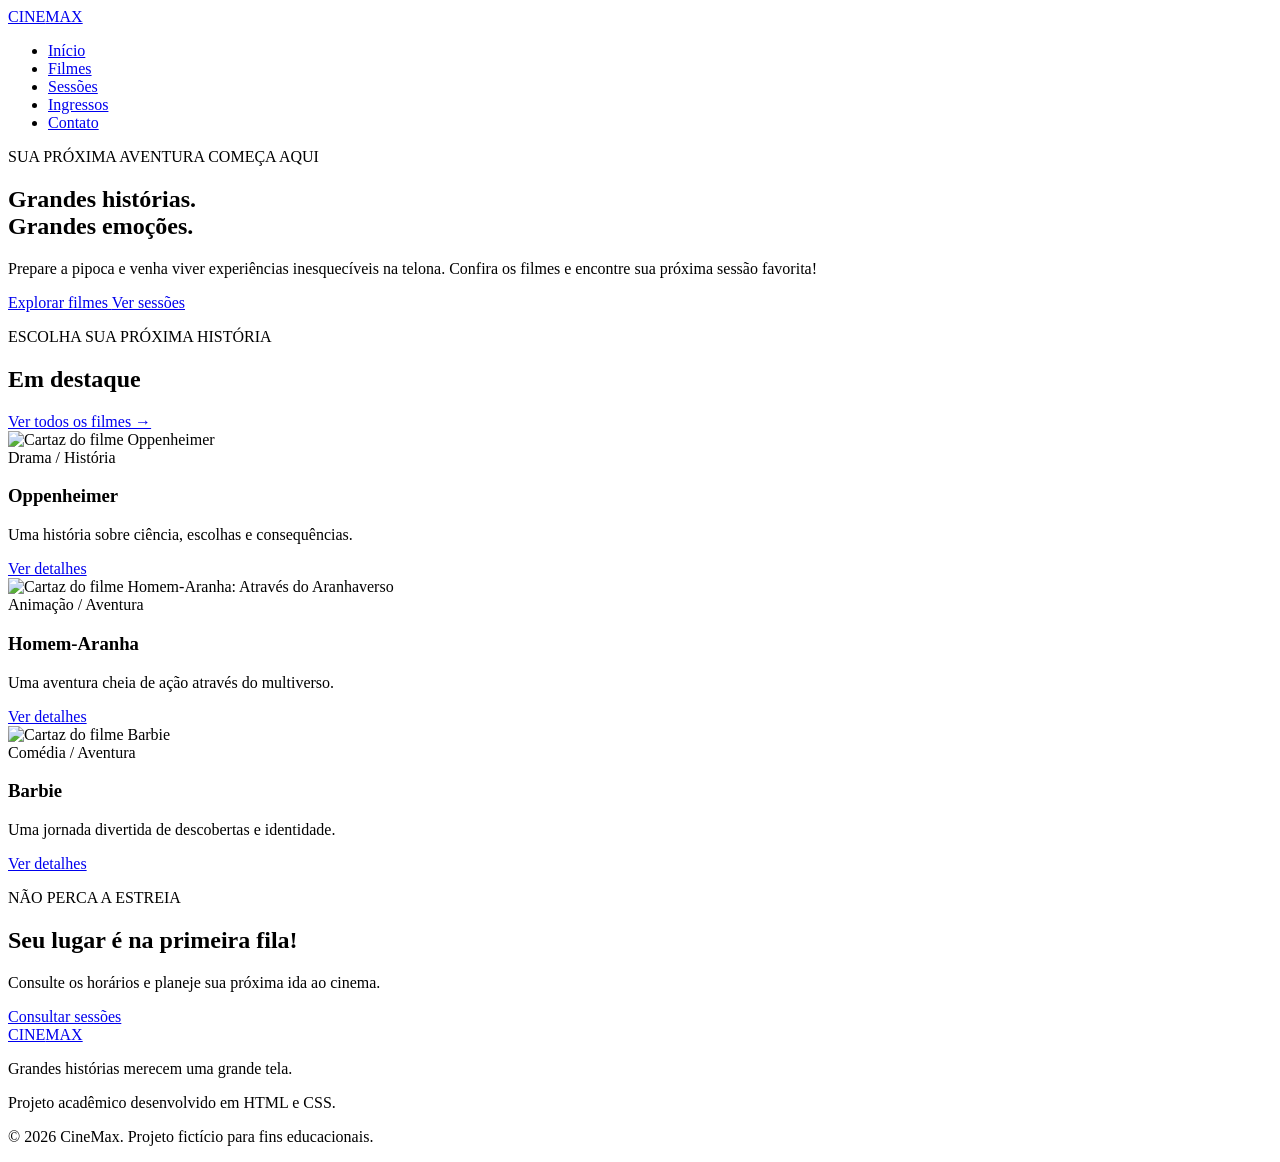
==== index.html @ ed86dcbc "Criar página inicial do CineMax com navegação e filmes em destaque" ====
<!DOCTYPE html>
<html lang="pt-BR">
<head>
    <meta charset="UTF-8">
    <meta name="viewport" content="width=device-width, initial-scale=1.0">

    <meta name="description" content="Conheça os filmes em cartaz, confira as sessões e prepare-se para sua próxima experiência no cinema.">

    <title>CineMax | Seu cinema favorito</title>

    <link rel="stylesheet" href="style.css">
</head>

<body>

    <!-- CABEÇALHO -->
    <header class="cabecalho">
        <a href="index.html" class="logo" aria-label="CineMax - Página inicial">
            CINE<span>MAX</span>
        </a>

        <nav aria-label="Menu principal">
            <ul class="menu">
                <li><a href="index.html" aria-current="page">Início</a></li>
                <li><a href="filmes.html">Filmes</a></li>
                <li><a href="sessoes.html">Sessões</a></li>
                <li><a href="ingressos.html">Ingressos</a></li>
                <li><a href="contato.html">Contato</a></li>
            </ul>
        </nav>
    </header>

    <main>

        <!-- DESTAQUE PRINCIPAL -->
        <section class="destaque">
            <div class="destaque-conteudo">
                <p class="subtitulo">SUA PRÓXIMA AVENTURA COMEÇA AQUI</p>

                <h1>Grandes histórias.<br>
                    <span>Grandes emoções.</span>
                </h1>

                <p>
                    Prepare a pipoca e venha viver experiências
                    inesquecíveis na telona. Confira os filmes
                    e encontre sua próxima sessão favorita!
                </p>

                <div class="botoes">
                    <a href="filmes.html" class="botao botao-principal">
                        Explorar filmes
                    </a>

                    <a href="sessoes.html" class="botao botao-secundario">
                        Ver sessões
                    </a>
                </div>
            </div>
        </section>

        <!-- FILMES EM DESTAQUE -->
        <section class="secao-filmes" aria-labelledby="titulo-filmes">
            <div class="titulo-secao">
                <div>
                    <p class="subtitulo">ESCOLHA SUA PRÓXIMA HISTÓRIA</p>
                    <h2 id="titulo-filmes">Em destaque</h2>
                </div>

                <a href="filmes.html" class="link-ver-mais">
                    Ver todos os filmes →
                </a>
            </div>

            <div class="lista-filmes">

                <article class="card-filme">
                    <img
                        src="https://image.tmdb.org/t/p/w500/8Gxv8gSFCU0XGDykEGv7zR1n2ua.jpg"
                        alt="Cartaz do filme Oppenheimer"
                        loading="lazy"
                    >

                    <div class="informacoes-filme">
                        <span class="genero">Drama / História</span>
                        <h3>Oppenheimer</h3>
                        <p>Uma história sobre ciência, escolhas e consequências.</p>
                        <a href="detalhes.html" class="botao-card">
                            Ver detalhes
                        </a>
                    </div>
                </article>

                <article class="card-filme">
                    <img
                        src="https://image.tmdb.org/t/p/w500/8Vt6mWEReuy4Of61Lnj5Xj704m8.jpg"
                        alt="Cartaz do filme Homem-Aranha: Através do Aranhaverso"
                        loading="lazy"
                    >

                    <div class="informacoes-filme">
                        <span class="genero">Animação / Aventura</span>
                        <h3>Homem-Aranha</h3>
                        <p>Uma aventura cheia de ação através do multiverso.</p>
                        <a href="detalhes.html" class="botao-card">
                            Ver detalhes
                        </a>
                    </div>
                </article>

                <article class="card-filme">
                    <img
                        src="https://image.tmdb.org/t/p/w500/iuFNMS8U5cb6xfzi51Dbkovj7vM.jpg"
                        alt="Cartaz do filme Barbie"
                        loading="lazy"
                    >

                    <div class="informacoes-filme">
                        <span class="genero">Comédia / Aventura</span>
                        <h3>Barbie</h3>
                        <p>Uma jornada divertida de descobertas e identidade.</p>
                        <a href="detalhes.html" class="botao-card">
                            Ver detalhes
                        </a>
                    </div>
                </article>

            </div>
        </section>

        <!-- CHAMADA PARA SESSÕES -->
        <section class="chamada-sessoes">
            <div>
                <p class="subtitulo">NÃO PERCA A ESTREIA</p>
                <h2>Seu lugar é na primeira fila!</h2>
                <p>Consulte os horários e planeje sua próxima ida ao cinema.</p>
            </div>

            <a href="sessoes.html" class="botao botao-principal">
                Consultar sessões
            </a>
        </section>

    </main>

    <!-- RODAPÉ -->
    <footer class="rodape">
        <a href="index.html" class="logo">
            CINE<span>MAX</span>
        </a>

        <p>Grandes histórias merecem uma grande tela.</p>

        <p class="creditos">
            Projeto acadêmico desenvolvido em HTML e CSS.
        </p>

        <p class="copyright">
            &copy; 2026 CineMax. Projeto fictício para fins educacionais.
        </p>
    </footer>

</body>
</html>
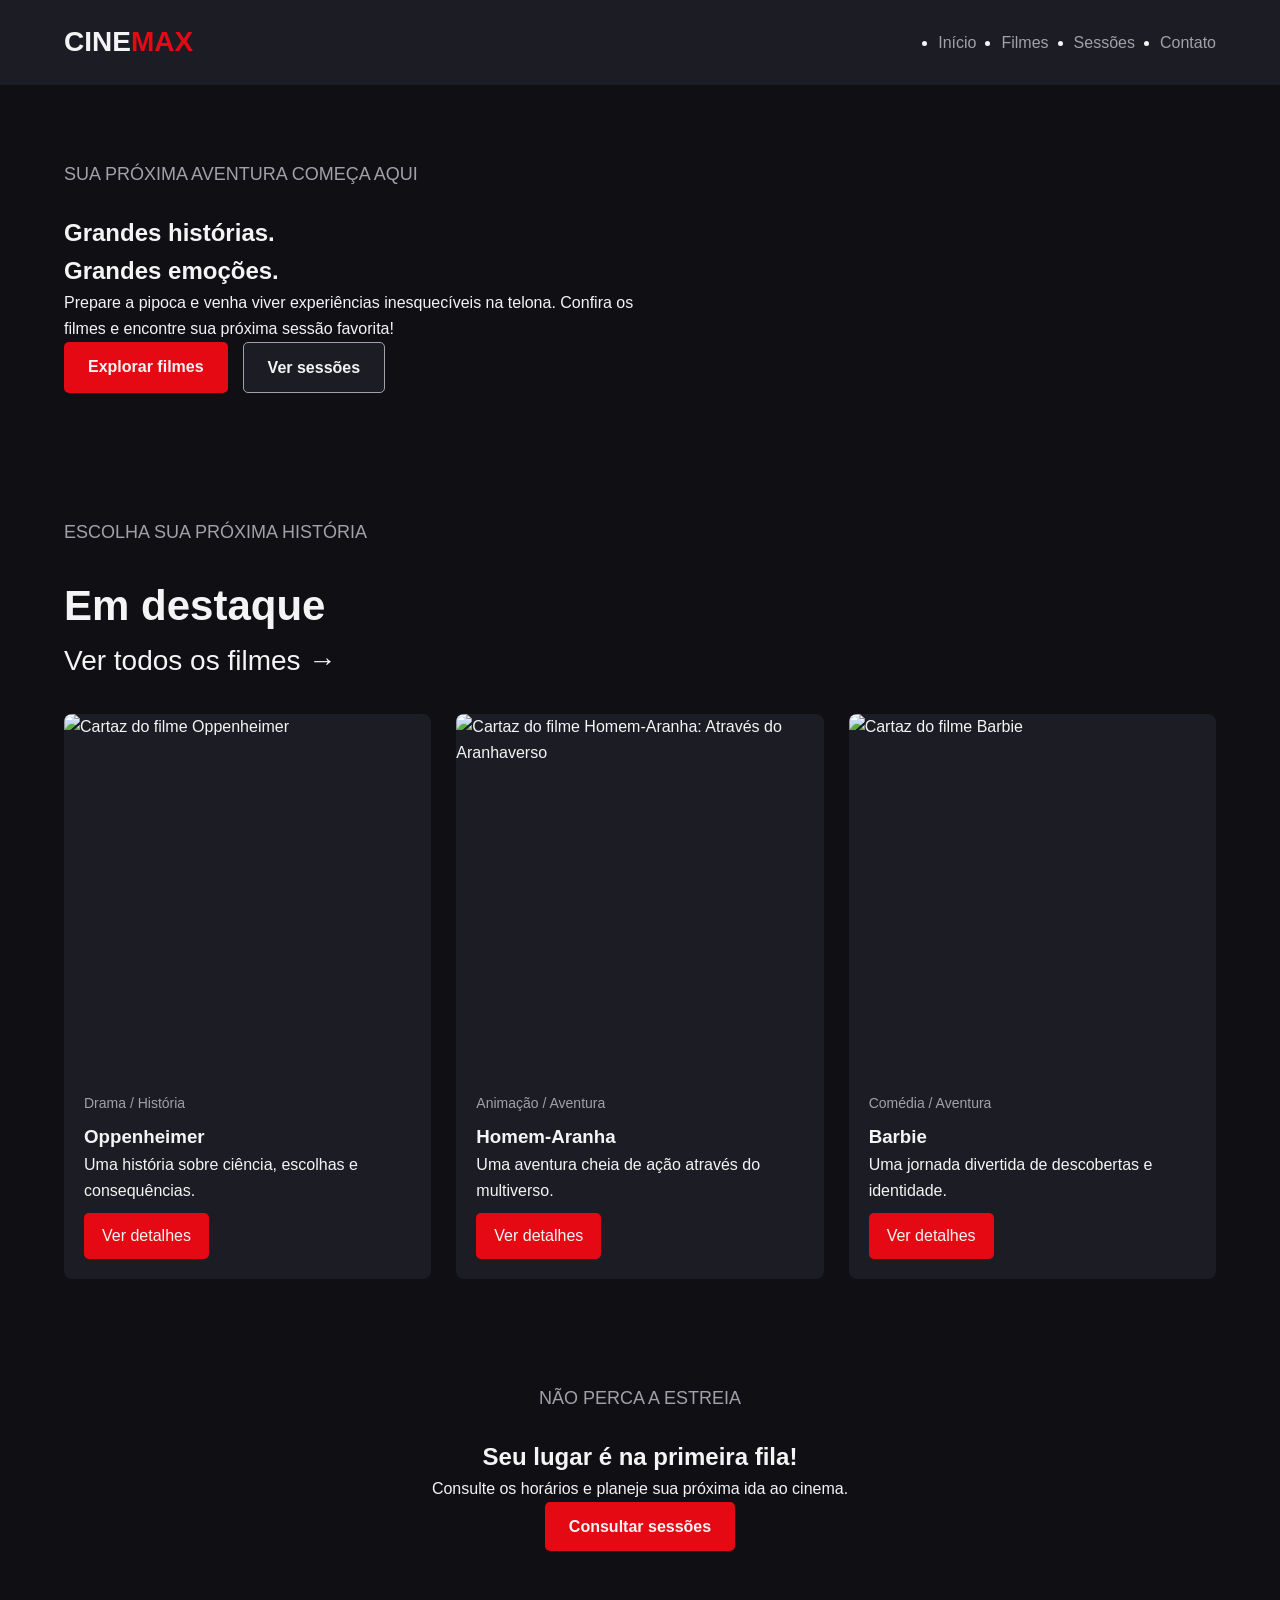
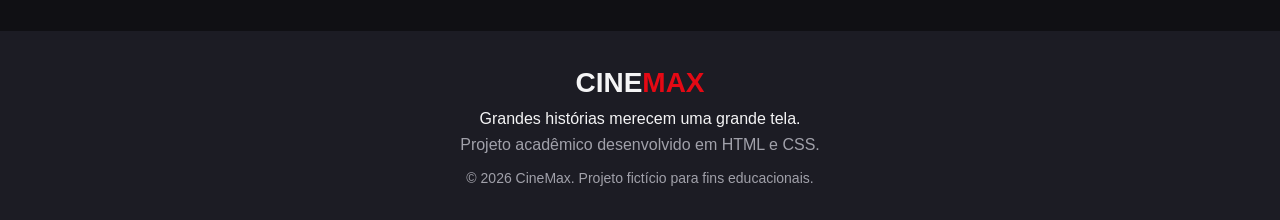
==== commit c8486e97: "Padroniza menus e ajusta navegação das páginas" ====
--- a/index.html
+++ b/index.html
@@ -24,7 +24,6 @@
                 <li><a href="index.html" aria-current="page">Início</a></li>
                 <li><a href="filmes.html">Filmes</a></li>
                 <li><a href="sessoes.html">Sessões</a></li>
-                <li><a href="ingressos.html">Ingressos</a></li>
                 <li><a href="contato.html">Contato</a></li>
             </ul>
         </nav>
--- a/style.css
+++ b/style.css
@@ -0,0 +1,618 @@
+/*Estilos gerais*/
+:root 
+{
+    --fundo: #101014;
+    --card: #1C1C24;
+    --vermelho: #E50914;
+    --texto: #F4F4F5;
+    --texto-secundario: #A1A1AA;
+}
+
+* 
+{
+    margin: 0;
+    padding: 0;
+    box-sizing: border-box;
+}
+
+body 
+{
+    background-color: var(--fundo);
+    color: var(--texto);
+    font-family: Arial, Helvetica, sans-serif;
+    line-height: 1.6;
+}
+
+img 
+{
+    max-width: 100%;
+    display: block;
+}
+
+a 
+{
+    text-decoration: none;
+    color: inherit;
+}
+
+button, input, textarea, select 
+{
+    font: inherit;
+}
+
+a:focus-visible,
+button:focus-visible,
+input:focus-visible,
+textarea:focus-visible,
+select:focus-visible 
+{
+    outline: 2px solid var(--vermelho);
+    outline-offset: 3px;
+}
+
+/* CABEÇALHO E NAVEGAÇÃO */
+.cabecalho 
+{
+    display: flex;
+    justify-content: space-between;
+    align-items: center;
+    padding: 20px 5%;
+    background-color: var(--card);
+}
+
+.logo 
+{
+    font-size: 28px;
+    font-weight: bold;
+    color: var(--texto);
+}
+
+.logo span 
+{
+    color: var(--vermelho);
+}
+
+.menu 
+{
+    display: flex;
+    gap: 25px;
+}
+
+.menu a 
+{
+    color: var(--texto-secundario);
+    transition: color 0.3s;
+}
+
+.menu a:hover 
+{
+    color: var(--vermelho);
+}
+
+/* PÁGINA INICIAL */
+.destaque 
+{
+    display: flex;
+    align-items: center;
+    padding: 60px 5%;
+    background-color: transparent;
+}
+
+.destaque-conteudo 
+{
+    max-width: 600px;
+}
+
+.subtitulo 
+{
+    color: var(--texto-secundario);
+    font-size: 18px;
+    margin: 15px 0 25px;
+}
+
+.botoes 
+{
+    display: flex;
+    gap: 15px;
+}
+
+.botao 
+{
+    display: inline-block;
+    padding: 12px 24px;
+    border-radius: 5px;
+    font-weight: bold;
+    transition: background-color 0.3s;
+}
+
+.botao-principal 
+{
+    background-color: var(--vermelho);
+    color: var(--texto);
+}
+
+.botao-principal:hover 
+{
+    background-color: #b80710;
+}
+
+.botao-secundario 
+{
+    background-color: var(--card);
+    color: var(--texto);
+    border: 1px solid var(--texto-secundario);
+}
+
+.botao-secundario:hover 
+{
+    background-color: #303039;
+}
+
+/* SEÇÃO DE FILMES */
+.secao-filmes 
+{
+    padding: 50px 5%;
+}
+
+.titulo-secao 
+{
+    font-size: 28px;
+    margin-bottom: 30px;
+}
+
+.lista-filmes 
+{
+    display: grid;
+    grid-template-columns: repeat(3, 1fr);
+    gap: 25px;
+}
+
+.card-filme 
+{
+    background-color: var(--card);
+    border-radius: 8px;
+    overflow: hidden;
+}
+
+.card-filme img 
+{
+    width: 100%;
+    height: 350px;
+    object-fit: cover;
+}
+
+.informacoes-filme 
+{
+    padding: 20px;
+}
+
+.genero 
+{
+    display: inline-block;
+    color: var(--texto-secundario);
+    font-size: 14px;
+    margin: 8px 0;
+}
+
+.botao-card 
+{
+    display: inline-block;
+    background-color: var(--vermelho);
+    color: var(--texto);
+    padding: 10px 18px;
+    border-radius: 5px;
+    margin-top: 10px;
+    transition: background-color 0.3s;
+}
+
+.botao-card:hover 
+{
+    background-color: #b80710;
+}
+
+/* PÁGINA DE FILMES */
+.banner-filmes 
+{
+    padding: 40px 5%;
+}
+
+.banner-filmes h1 
+{
+    font-size: 32px;
+    margin-bottom: 10px;
+}
+
+.breadcrumb 
+{
+    color: var(--texto-secundario);
+    font-size: 14px;
+    margin-bottom: 20px;
+}
+
+.breadcrumb a:hover 
+{
+    color: var(--vermelho);
+}
+
+/* DETALHES DO FILME */
+.detalhes-filme 
+{
+    display: flex;
+    gap: 40px;
+    padding: 40px 5%;
+    align-items: flex-start;
+}
+
+.detalhes-cartaz 
+{
+    width: 300px;
+    flex-shrink: 0;
+}
+
+.detalhes-cartaz img 
+{
+    width: 100%;
+    border-radius: 8px;
+}
+
+.detalhes-conteudo 
+{
+    flex: 1;
+}
+
+.informacoes-basicas 
+{
+    display: flex;
+    flex-wrap: wrap;
+    gap: 15px;
+    margin: 20px 0;
+    color: var(--texto-secundario);
+}
+
+/* PÁGINA DE SESSÕES */
+.lista-sessoes 
+{
+    display: flex;
+    flex-direction: column;
+    gap: 20px;
+    padding: 30px 5%;
+}
+
+.card-sessao 
+{
+    background-color: var(--card);
+    padding: 25px;
+    border-radius: 8px;
+}
+
+.info-sessao 
+{
+    margin-bottom: 15px;
+}
+
+.horarios 
+{
+    display: flex;
+    flex-wrap: wrap;
+    gap: 12px;
+}
+
+.horario 
+{
+    display: inline-block;
+    padding: 8px 16px;
+    background-color: var(--fundo);
+    border: 1px solid var(--vermelho);
+    border-radius: 5px;
+    color: var(--texto);
+    transition: background-color 0.3s;
+}
+
+.horario:hover 
+{
+    background-color: var(--vermelho);
+}
+
+.aviso-sessoes {
+    color: var(--texto-secundario);
+    margin-top: 20px;
+    padding: 0 5%;
+}
+
+.chamada-sessoes 
+{
+    padding: 40px 5%;
+    text-align: center;
+}
+
+/* RODAPÉ */
+.rodape 
+{
+    background-color: var(--card);
+    padding: 30px 5%;
+    margin-top: 40px;
+    text-align: center;
+}
+
+.creditos 
+{
+    color: var(--texto-secundario);
+    margin-bottom: 10px;
+}
+
+.copyright 
+{
+    color: var(--texto-secundario);
+    font-size: 14px;
+}
+
+/* RESPONSIVIDADE */
+@media (max-width: 768px) 
+{
+    .cabecalho 
+    {
+        flex-direction: column;
+        gap: 15px;
+    }
+
+    .menu 
+    {
+        flex-wrap: wrap;
+        justify-content: center;
+        gap: 15px;
+    }
+
+    .destaque 
+    {
+        padding: 40px 5%;
+    }
+
+    .botoes 
+    {
+        flex-wrap: wrap;
+    }
+
+    .lista-filmes 
+    {
+        grid-template-columns: 1fr;
+    }
+
+    .detalhes-filme 
+    {
+        flex-direction: column;
+    }
+
+    .detalhes-cartaz 
+    {
+        width: 100%;
+        max-width: 300px;
+    }
+
+    .informacoes-basicas 
+    {
+        gap: 10px;
+    }
+
+    .card-sessao
+    {
+        padding: 20px;
+    }
+
+    .horarios
+    {
+        gap: 10px;
+    }
+
+    .horario
+    {
+        padding: 8px 12px;
+    }
+
+    .chamada-sessoes
+    {
+        padding: 30px 5%;
+    }
+
+    .compra-ingressos
+    {
+        padding: 25px 5%;
+        margin: 20px auto;
+    }
+
+    .compra-ingressos h1
+    {
+        font-size: 26px;
+    }
+
+    .resumo-sessao,
+    .form-ingressos,
+    .resumo-total
+    {
+        padding: 20px;
+    }
+
+    .contato
+    {
+        grid-template-columns: 1fr;
+        gap: 20px;
+        padding: 20px 5%;
+    }
+
+    .formulario-contato,
+    .informacoes-contato
+    {
+        padding: 20px;
+    }
+}
+
+/* PÁGINA DE INGRESSOS */
+.compra-ingressos
+{
+    max-width: 700px;
+    margin: 40px auto;
+    padding: 30px;
+}
+
+.compra-ingressos h1
+{
+    font-size: 32px;
+    margin-bottom: 25px;
+}
+
+.resumo-sessao
+{
+    background-color: var(--card);
+    padding: 25px;
+    border-radius: 8px;
+    margin-bottom: 25px;
+}
+
+.resumo-sessao h2
+{
+    font-size: 22px;
+    margin-bottom: 15px;
+}
+
+.resumo-sessao p
+{
+    margin-bottom: 8px;
+    color: var(--texto-secundario);
+}
+
+.resumo-sessao strong
+{
+    color: var(--texto);
+}
+
+.form-ingressos
+{
+    background-color: var(--card);
+    padding: 25px;
+    border-radius: 8px;
+    margin-bottom: 25px;
+}
+
+.campo-ingresso
+{
+    display: flex;
+    flex-direction: column;
+    gap: 8px;
+    margin-bottom: 20px;
+}
+
+.campo-ingresso label
+{
+    font-weight: bold;
+}
+
+.campo-ingresso select,
+.campo-ingresso input
+{
+    width: 100%;
+    padding: 12px;
+    background-color: var(--fundo);
+    color: var(--texto);
+    border: 1px solid var(--texto-secundario);
+    border-radius: 5px;
+}
+
+.campo-ingresso select
+{
+    cursor: pointer;
+}
+
+.resumo-total
+{
+    background-color: var(--card);
+    padding: 25px;
+    border-radius: 8px;
+    text-align: center;
+}
+
+.resumo-total h2
+{
+    font-size: 22px;
+    margin-bottom: 10px;
+}
+
+.resumo-total p
+{
+    color: var(--vermelho);
+    font-size: 28px;
+    font-weight: bold;
+}
+
+/* PÁGINA DE CONTATO */
+.contato
+{
+    display: grid;
+    grid-template-columns: 1.5fr 1fr;
+    gap: 30px;
+    padding: 30px 5%;
+}
+
+.formulario-contato,
+.informacoes-contato
+{
+    background-color: var(--card);
+    padding: 30px;
+    border-radius: 8px;
+}
+
+.contato h2
+{
+    font-size: 22px;
+    margin-bottom: 25px;
+}
+
+.campo-contato
+{
+    display: flex;
+    flex-direction: column;
+    gap: 8px;
+    margin-bottom: 20px;
+}
+
+.campo-contato label
+{
+    font-weight: bold;
+}
+
+.campo-contato input,
+.campo-contato textarea
+{
+    width: 100%;
+    padding: 12px;
+    background-color: var(--fundo);
+    color: var(--texto);
+    border: 1px solid var(--texto-secundario);
+    border-radius: 5px;
+}
+
+.campo-contato textarea
+{
+    resize: vertical;
+}
+
+.campo-contato input:focus,
+.campo-contato textarea:focus
+{
+    border-color: var(--vermelho);
+}
+
+.item-contato
+{
+    margin-bottom: 25px;
+}
+
+.item-contato h3
+{
+    color: var(--vermelho);
+    font-size: 18px;
+    margin-bottom: 5px;
+}
+
+.item-contato p
+{
+    color: var(--texto-secundario);
+}
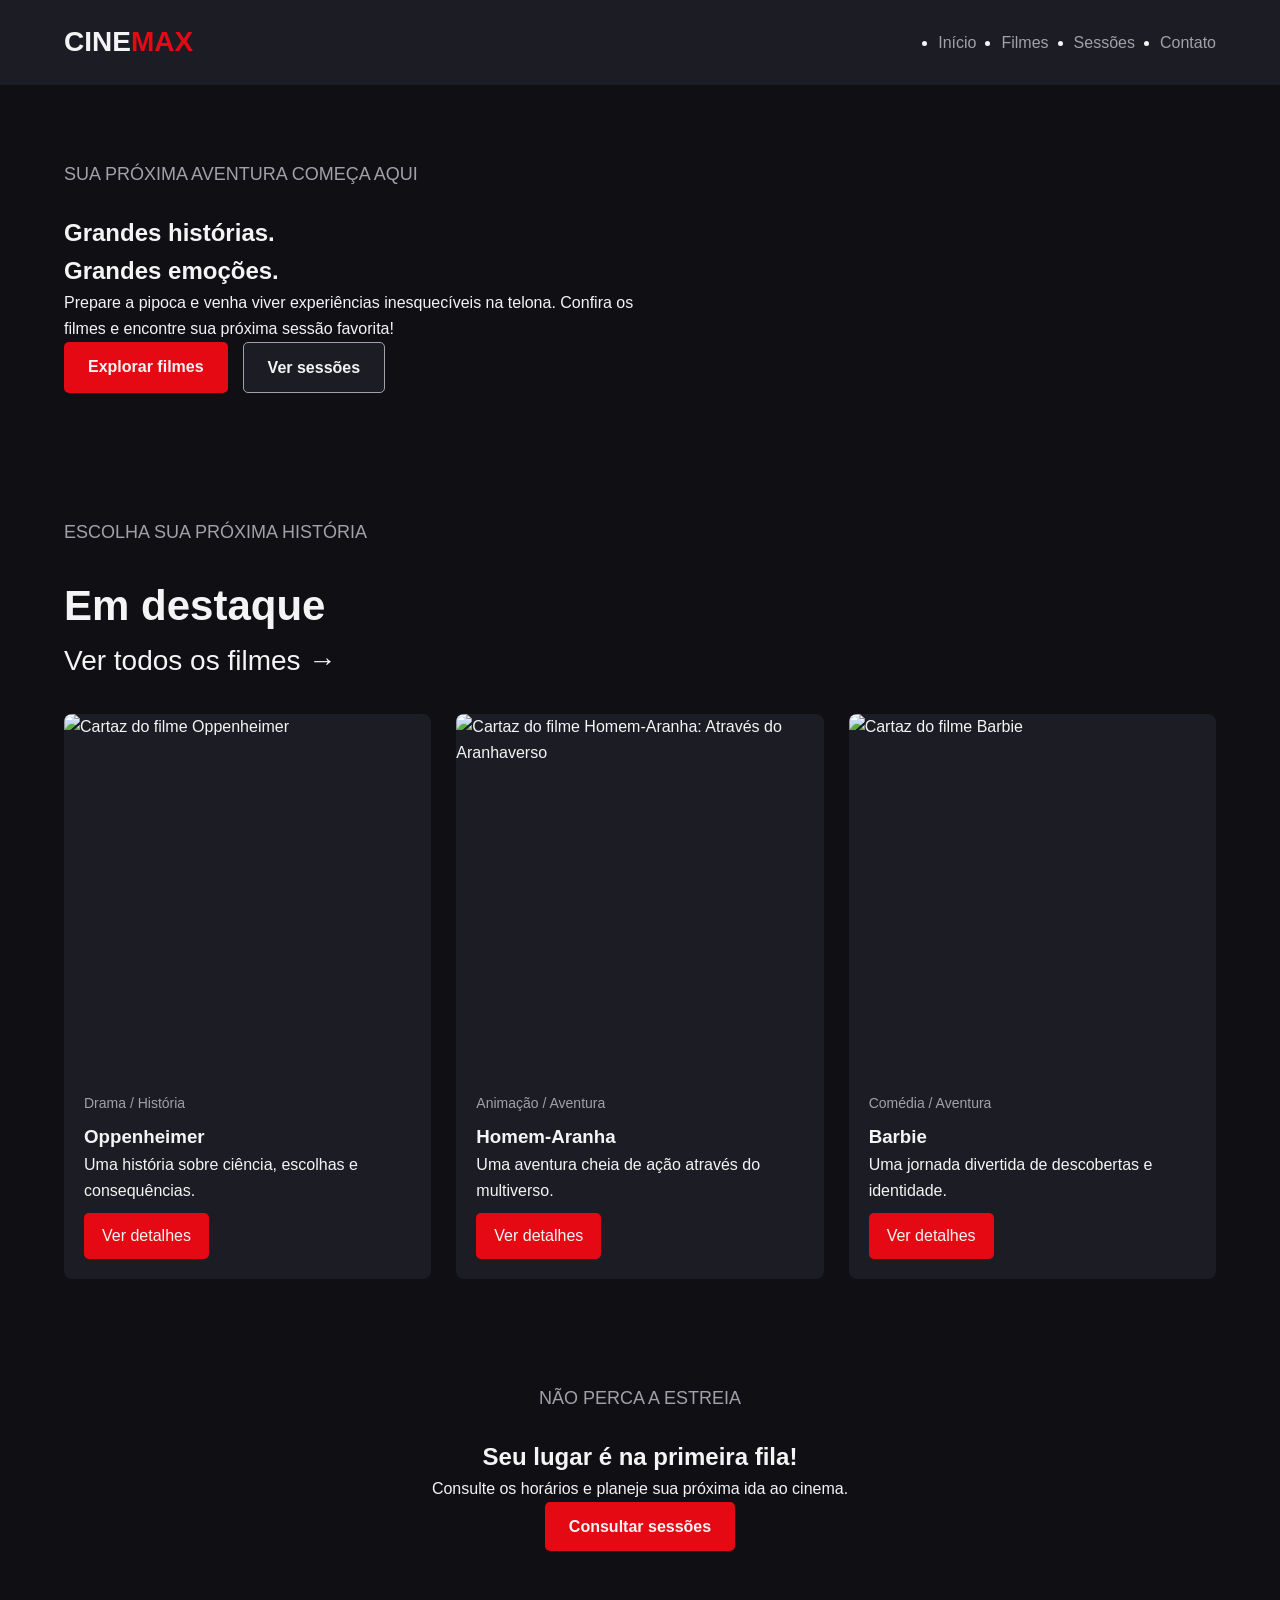
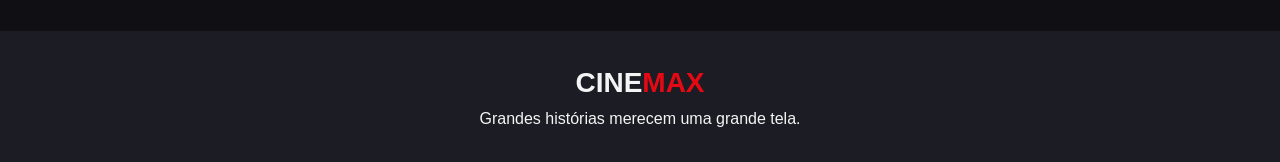
==== commit 40de4827: "Ajusta o rodapé das páginas" ====
--- a/index.html
+++ b/index.html
@@ -143,20 +143,12 @@
     </main>
 
     <!-- RODAPÉ -->
-    <footer class="rodape">
+     <footer class="rodape">
         <a href="index.html" class="logo">
             CINE<span>MAX</span>
         </a>
 
         <p>Grandes histórias merecem uma grande tela.</p>
-
-        <p class="creditos">
-            Projeto acadêmico desenvolvido em HTML e CSS.
-        </p>
-
-        <p class="copyright">
-            &copy; 2026 CineMax. Projeto fictício para fins educacionais.
-        </p>
     </footer>
 
 </body>
--- a/style.css
+++ b/style.css
@@ -222,18 +222,6 @@
     margin-bottom: 10px;
 }
 
-.breadcrumb 
-{
-    color: var(--texto-secundario);
-    font-size: 14px;
-    margin-bottom: 20px;
-}
-
-.breadcrumb a:hover 
-{
-    color: var(--vermelho);
-}
-
 /* DETALHES DO FILME */
 .detalhes-filme 
 {
